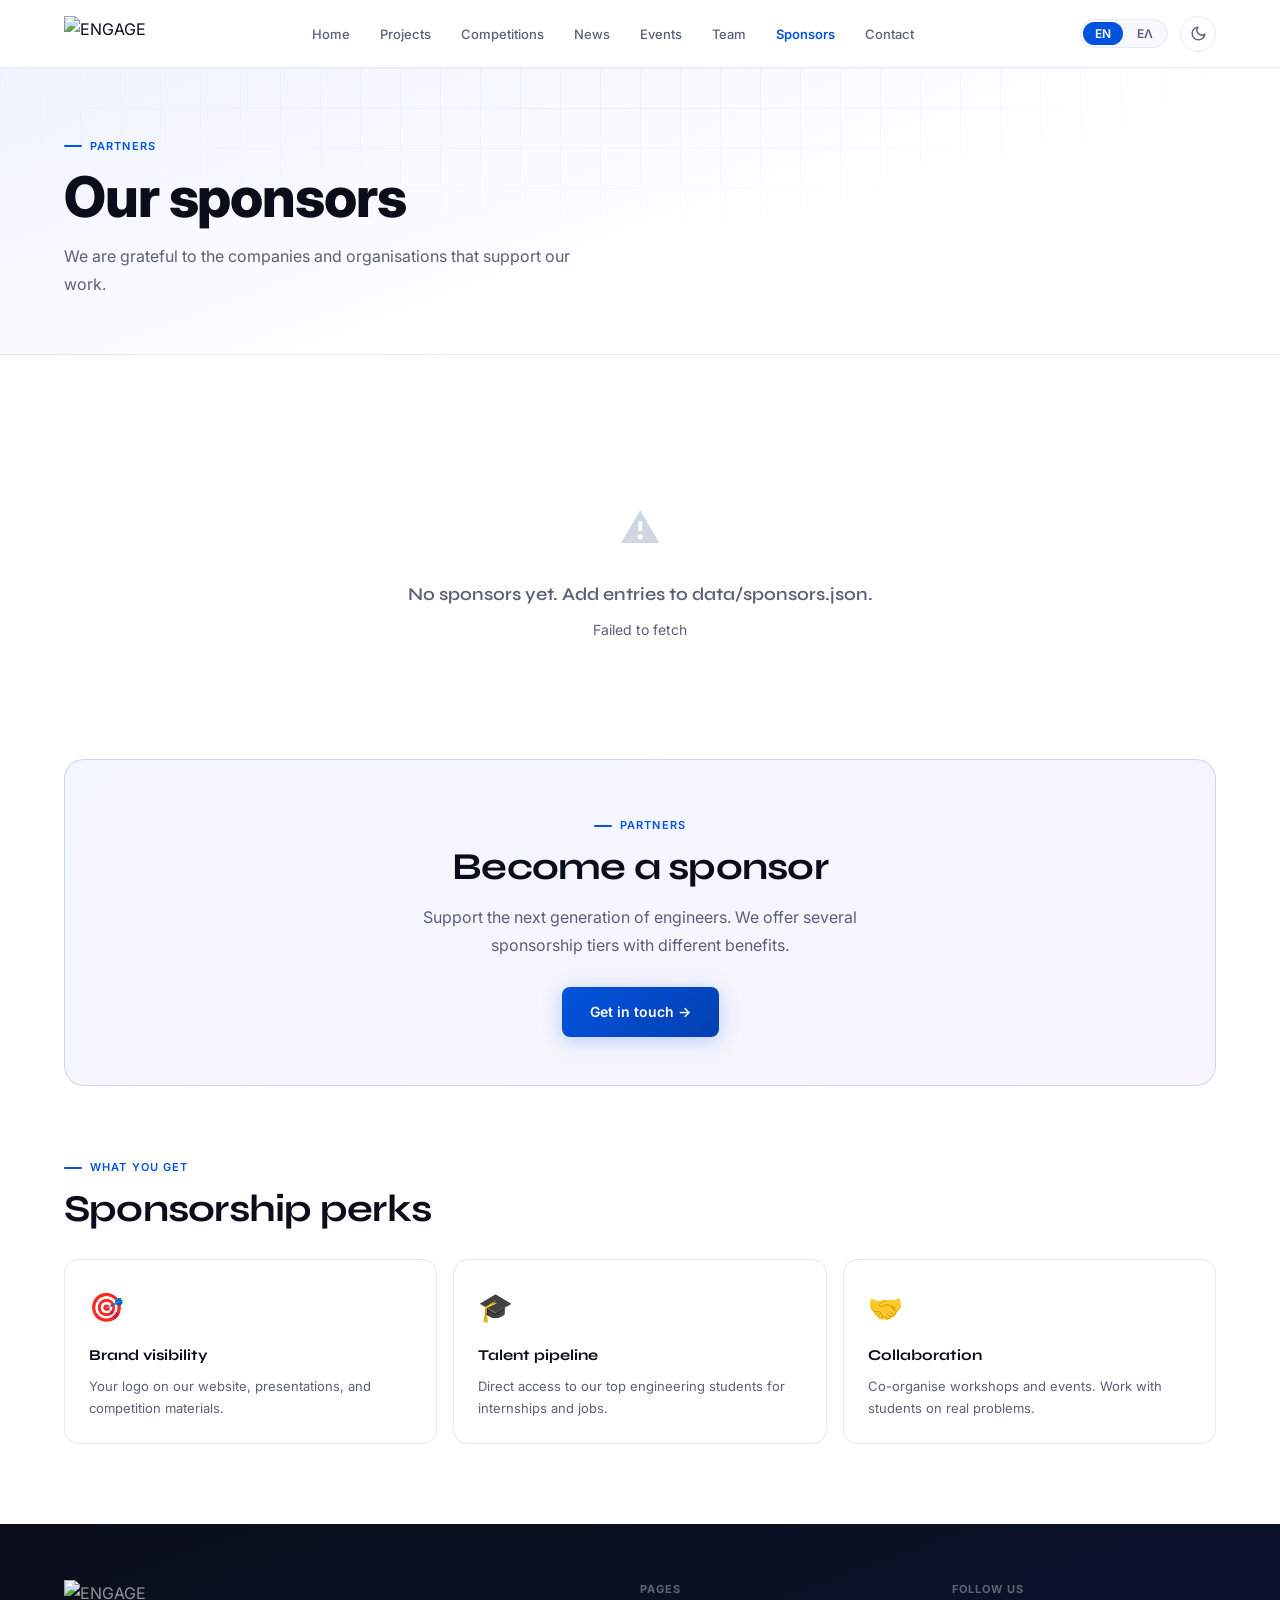
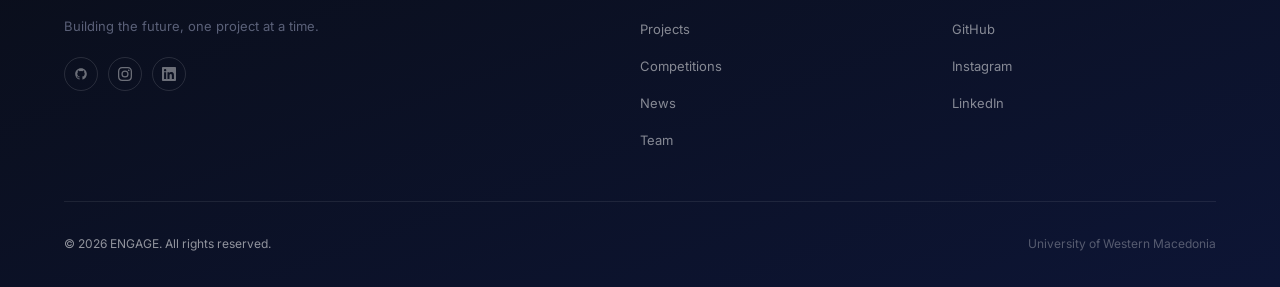
==== sponsors.html @ 32be32af "Add dark mode, new Support sponsor tier, and sponsor logo fixes Site-wide dark mode toggle with OS-a" ====
<!DOCTYPE html>
<html lang="en">
<head>
  <meta charset="UTF-8">
  <meta name="viewport" content="width=device-width, initial-scale=1.0">
  <meta name="description" content="ENGAGE Sponsors | Our partners and how to become one.">
  <title>Sponsors | ENGAGE</title>
  <link rel="icon" type="image/svg+xml" href="img/favicon.svg">
  <script>
    (function () {
      try {
        var t = localStorage.getItem('theme');
        if (t === 'dark' || t === 'light') document.documentElement.setAttribute('data-theme', t);
      } catch (e) {}
    })();
  </script>
  <link rel="stylesheet" href="css/style.css">
  <style>
    .tier-section { margin-bottom: 52px; }
    .tier-badge {
      display: inline-flex; align-items: center; gap: 7px;
      font-size: 12px; font-weight: 700; letter-spacing: 0.06em;
      text-transform: uppercase; padding: 5px 14px;
      border-radius: 20px; margin-bottom: 20px;
    }
    .tier-gold    { background: rgba(251,191,36,0.15); color: #b45309; }
    .tier-silver  { background: rgba(148,163,184,0.15); color: #475569; }
    .tier-support { background: var(--accent-dim);      color: var(--accent-dark); }
    .tier-bronze  { background: rgba(180,83,9,0.10);   color: #92400e; }
    .tier-dot { width: 8px; height: 8px; border-radius: 50%; flex-shrink: 0; }
    .tier-gold    .tier-dot { background: #f59e0b; }
    .tier-silver  .tier-dot { background: #94a3b8; }
    .tier-support .tier-dot { background: var(--accent); }
    .tier-bronze  .tier-dot { background: #b45309; }
    :root[data-theme="dark"] .tier-gold   { color: #fbbf24; }
    :root[data-theme="dark"] .tier-silver { color: #cbd5e1; }
    :root[data-theme="dark"] .tier-bronze { color: #fb923c; }
    @media (prefers-color-scheme: dark) {
      :root:not([data-theme="light"]) .tier-gold   { color: #fbbf24; }
      :root:not([data-theme="light"]) .tier-silver { color: #cbd5e1; }
      :root:not([data-theme="light"]) .tier-bronze { color: #fb923c; }
    }
    .cta-box {
      background: linear-gradient(135deg, rgba(3,83,223,0.05), rgba(99,51,255,0.05));
      border: 1.5px solid rgba(3,83,223,0.18);
      border-radius: 20px;
      padding: 48px 40px;
      text-align: center;
      margin-top: 56px;
    }
    .cta-box h2 { margin-bottom: 14px; }
    .cta-box p  { max-width: 480px; margin: 0 auto 28px; }
    .perks-grid {
      display: grid;
      grid-template-columns: repeat(3, minmax(0,1fr));
      gap: 16px;
      margin-top: 28px;
    }
    .perk-card {
      background: var(--bg);
      border: 1px solid var(--border-solid);
      border-radius: var(--radius);
      padding: 24px;
    }
    .perk-icon  { font-size: 28px; margin-bottom: 12px; }
    .perk-title { font-family: var(--font-display); font-size: 15px; font-weight: 700; color: var(--text); margin-bottom: 6px; }
    .perk-desc  { font-size: 13px; color: var(--text-muted); }
    .sponsor-card { display: flex; align-items: center; justify-content: center; text-decoration: none; }
    @media (max-width: 640px) {
      .perks-grid { grid-template-columns: 1fr; }
      .cta-box    { padding: 32px 20px; }
    }
  </style>
</head>
<body>

  <nav class="nav">
    <div class="container nav-inner">
      <a href="index.html" class="nav-logo"><img src="img/logo.png" alt="ENGAGE" class="nav-logo-img nav-logo-light"><img src="img/logo_white.png" alt="ENGAGE" class="nav-logo-img nav-logo-dark"></a>
      <ul class="nav-links">
        <li><a href="index.html"        class="nav-link" data-i18n="nav_home">Home</a></li>
        <li><a href="projects.html"     class="nav-link" data-i18n="nav_projects">Projects</a></li>
        <li><a href="competitions.html" class="nav-link" data-i18n="nav_competitions">Competitions</a></li>
        <li><a href="news.html"         class="nav-link" data-i18n="nav_news">News</a></li>
        <li><a href="events.html"        class="nav-link" data-i18n="nav_events">Events</a></li>
        <li><a href="team.html"         class="nav-link" data-i18n="nav_team">Team</a></li>
        <li><a href="sponsors.html"     class="nav-link" data-i18n="nav_sponsors">Sponsors</a></li>
        <li><a href="contact.html"      class="nav-link" data-i18n="nav_contact">Contact</a></li>
      </ul>
      <div class="nav-right">
        <div class="lang-toggle">
          <button class="lang-btn active" data-lang="en">EN</button>
          <button class="lang-btn" data-lang="el">ΕΛ</button>
        </div>
        <button class="theme-toggle" id="theme-toggle" aria-label="Toggle dark mode">
          <svg class="icon-sun" viewBox="0 0 24 24" stroke-width="2" stroke-linecap="round" stroke-linejoin="round"><circle cx="12" cy="12" r="4"></circle><path d="M12 2v2M12 20v2M4.93 4.93l1.41 1.41M17.66 17.66l1.41 1.41M2 12h2M20 12h2M6.34 17.66l-1.41 1.41M19.07 4.93l-1.41 1.41"></path></svg>
          <svg class="icon-moon" viewBox="0 0 24 24" stroke-width="2" stroke-linecap="round" stroke-linejoin="round"><path d="M21 12.79A9 9 0 1 1 11.21 3 7 7 0 0 0 21 12.79z"></path></svg>
        </button>
        <button class="hamburger" id="hamburger" aria-label="Open menu" aria-expanded="false">
          <span class="ham-line"></span><span class="ham-line"></span><span class="ham-line"></span>
        </button>
      </div>
    </div>
  </nav>

  <div class="mobile-drawer" id="mobile-drawer">
    <ul class="mobile-links">
      <li><a href="index.html"        class="mobile-link" data-i18n="nav_home">Home</a></li>
      <li><a href="projects.html"     class="mobile-link" data-i18n="nav_projects">Projects</a></li>
      <li><a href="competitions.html" class="mobile-link" data-i18n="nav_competitions">Competitions</a></li>
      <li><a href="news.html"         class="mobile-link" data-i18n="nav_news">News</a></li>
      <li><a href="events.html"        class="mobile-link" data-i18n="nav_events">Events</a></li>
      <li><a href="team.html"         class="mobile-link" data-i18n="nav_team">Team</a></li>
      <li><a href="sponsors.html"     class="mobile-link" data-i18n="nav_sponsors">Sponsors</a></li>
      <li><a href="contact.html"      class="mobile-link" data-i18n="nav_contact">Contact</a></li>
    </ul>
    <div class="mobile-footer">
      <div class="lang-toggle">
        <button class="lang-btn active" data-lang="en">EN</button>
        <button class="lang-btn" data-lang="el">ΕΛ</button>
      </div>
    </div>
  </div>

  <div class="page-hero">
    <div class="container page-hero-content">
      <div class="sec-label" data-i18n="sec_spon_label">Partners</div>
      <h1 data-i18n="spon_page_title">Our sponsors</h1>
      <p style="margin-top:12px;max-width:520px;" data-i18n="spon_page_sub">We are grateful to the companies and organisations that support our work.</p>
    </div>
  </div>

  <section class="section">
    <div class="container">

      <div id="sponsors-container"></div>

      <div class="cta-box reveal">
        <div class="sec-label" style="justify-content:center;" data-i18n="sec_spon_label">Partners</div>
        <h2 data-i18n="spon_cta_title">Become a sponsor</h2>
        <p data-i18n="spon_cta_sub">Support the next generation of engineers. We offer several sponsorship tiers with different benefits.</p>
        <a href="contact.html#sponsor" class="btn btn-primary" data-i18n="spon_cta_btn">Get in touch →</a>
      </div>

      <div class="reveal" style="margin-top:64px;">
        <div class="sec-label" data-i18n="spon_perks_label">What you get</div>
        <h2 style="margin-bottom:0;" data-i18n="spon_perks_title">Sponsorship perks</h2>
        <div class="perks-grid">
          <div class="perk-card">
            <div class="perk-icon">🎯</div>
            <div class="perk-title" data-i18n="spon_perk_vis_title">Brand visibility</div>
            <div class="perk-desc"  data-i18n="spon_perk_vis_desc">Your logo on our website, presentations, and competition materials.</div>
          </div>
          <div class="perk-card">
            <div class="perk-icon">🎓</div>
            <div class="perk-title" data-i18n="spon_perk_tal_title">Talent pipeline</div>
            <div class="perk-desc"  data-i18n="spon_perk_tal_desc">Direct access to our top engineering students for internships and jobs.</div>
          </div>
          <div class="perk-card">
            <div class="perk-icon">🤝</div>
            <div class="perk-title" data-i18n="spon_perk_col_title">Collaboration</div>
            <div class="perk-desc"  data-i18n="spon_perk_col_desc">Co-organise workshops and events. Work with students on real problems.</div>
          </div>
        </div>
      </div>

    </div>
  </section>

  <footer class="footer">
    <div class="container">
      <div class="footer-grid">
        <div>
          <img src="img/logo_white.png" alt="ENGAGE" class="nav-logo-img">
          <p class="footer-brand-desc" data-i18n="footer_tagline">Building the future, one project at a time.</p>
          <div class="footer-social" style="margin-top:20px;">
            <a href="https://github.com/ENGAGE-Electronics-Team-UOWM" class="footer-social-link" aria-label="GitHub"><svg width="16" height="16" viewBox="0 0 24 24" fill="currentColor" xmlns="http://www.w3.org/2000/svg"><path d="M12 2C6.477 2 2 6.477 2 12c0 4.42 2.865 8.166 6.839 9.489.5.092.682-.217.682-.482 0-.237-.008-.866-.013-1.7-2.782.603-3.369-1.342-3.369-1.342-.454-1.155-1.11-1.462-1.11-1.462-.908-.62.069-.608.069-.608 1.003.07 1.531 1.03 1.531 1.03.892 1.529 2.341 1.087 2.91.832.092-.647.35-1.088.636-1.338-2.22-.253-4.555-1.11-4.555-4.943 0-1.091.39-1.984 1.029-2.683-.103-.253-.446-1.27.098-2.647 0 0 .84-.269 2.75 1.025A9.578 9.578 0 0 1 12 6.836a9.59 9.59 0 0 1 2.504.337c1.909-1.294 2.747-1.025 2.747-1.025.546 1.377.202 2.394.1 2.647.64.699 1.028 1.592 1.028 2.683 0 3.842-2.339 4.687-4.566 4.935.359.309.678.919.678 1.852 0 1.336-.012 2.415-.012 2.743 0 .267.18.578.688.48C19.138 20.163 22 16.418 22 12c0-5.523-4.477-10-10-10z"/></svg></a>
            <a href="https://www.instagram.com/engageuowm" class="footer-social-link" aria-label="Instagram"><svg width="16" height="16" viewBox="0 0 24 24" fill="currentColor" xmlns="http://www.w3.org/2000/svg"><path d="M12 2.163c3.204 0 3.584.012 4.85.07 3.252.148 4.771 1.691 4.919 4.919.058 1.265.069 1.645.069 4.849 0 3.205-.012 3.584-.069 4.849-.149 3.225-1.664 4.771-4.919 4.919-1.266.058-1.644.07-4.85.07-3.204 0-3.584-.012-4.849-.07-3.26-.149-4.771-1.699-4.919-4.92-.058-1.265-.07-1.644-.07-4.849 0-3.204.013-3.583.07-4.849.149-3.227 1.664-4.771 4.919-4.919 1.266-.057 1.645-.069 4.849-.069zM12 0C8.741 0 8.333.014 7.053.072 2.695.272.273 2.69.073 7.052.014 8.333 0 8.741 0 12c0 3.259.014 3.668.072 4.948.2 4.358 2.618 6.78 6.98 6.98C8.333 23.986 8.741 24 12 24c3.259 0 3.668-.014 4.948-.072 4.354-.2 6.782-2.618 6.979-6.98.059-1.28.073-1.689.073-4.948 0-3.259-.014-3.667-.072-4.947-.196-4.354-2.617-6.78-6.979-6.98C15.668.014 15.259 0 12 0zm0 5.838a6.162 6.162 0 1 0 0 12.324 6.162 6.162 0 0 0 0-12.324zM12 16a4 4 0 1 1 0-8 4 4 0 0 1 0 8zm6.406-11.845a1.44 1.44 0 1 0 0 2.881 1.44 1.44 0 0 0 0-2.881z"/></svg></a>
            <a href="#" class="footer-social-link" aria-label="LinkedIn"><svg width="16" height="16" viewBox="0 0 24 24" fill="currentColor" xmlns="http://www.w3.org/2000/svg"><path d="M20.447 20.452h-3.554v-5.569c0-1.328-.027-3.037-1.852-3.037-1.853 0-2.136 1.445-2.136 2.939v5.667H9.351V9h3.414v1.561h.046c.477-.9 1.637-1.85 3.37-1.85 3.601 0 4.267 2.37 4.267 5.455v6.286zM5.337 7.433a2.062 2.062 0 0 1-2.063-2.065 2.064 2.064 0 1 1 2.063 2.065zm1.782 13.019H3.555V9h3.564v11.452zM22.225 0H1.771C.792 0 0 .774 0 1.729v20.542C0 23.227.792 24 1.771 24h20.451C23.2 24 24 23.227 24 22.271V1.729C24 .774 23.2 0 22.222 0h.003z"/></svg></a>
          </div>
        </div>
        <div>
          <div class="footer-col-title" data-i18n="footer_links_title">Pages</div>
          <ul class="footer-links">
            <li><a href="projects.html"     class="footer-link" data-i18n="nav_projects">Projects</a></li>
            <li><a href="competitions.html" class="footer-link" data-i18n="nav_competitions">Competitions</a></li>
            <li><a href="news.html"         class="footer-link" data-i18n="nav_news">News</a></li>
            <li><a href="team.html"         class="footer-link" data-i18n="nav_team">Team</a></li>
          </ul>
        </div>
        <div>
          <div class="footer-col-title" data-i18n="footer_social_title">Follow us</div>
          <ul class="footer-links">
            <li><a href="https://github.com/ENGAGE-Electronics-Team-UOWM" class="footer-link" target="_blank">GitHub</a></li>
            <li><a href="https://www.instagram.com/engageuowm" class="footer-link" target="_blank">Instagram</a></li>
            <li><a href="#" class="footer-link" target="_blank">LinkedIn</a></li>
          </ul>
        </div>
      </div>
      <div class="footer-bottom">
        <span data-i18n="footer_copy">© 2026 ENGAGE. All rights reserved.</span>
        <span class="footer-bottom-right">University of Western Macedonia</span>
      </div>
    </div>
  </footer>

  <script src="js/lang.js"></script>
  <script src="js/github.js"></script>
  <script src="js/content.js"></script>
  <script src="js/nav.js"></script>
  <script>
    document.addEventListener('DOMContentLoaded', () => renderSponsorsPage('sponsors-container'));
    function onLangChange() { renderSponsorsPage('sponsors-container'); }
  </script>
</body>
</html>
---- css/style.css ----
@import url('https://fonts.googleapis.com/css2?family=Syne:wght@400;500;600;700;800&family=Inter:ital,wght@0,300;0,400;0,500;0,600;1,400&family=Noto+Sans:ital,wght@0,300;0,400;0,500;0,600;0,700;1,400&display=swap');

/* ── Variables ─────────────────────────────────────────────── */
:root {
  --accent:       #0353df;
  --accent-dark:  #0240b0;
  --accent-dim:   rgba(3, 83, 223, 0.10);
  --accent-glow:  rgba(3, 83, 223, 0.25);
  --purple:       #6333ff;
  --text:         #0a0e1a;
  --text-muted:   #5a6078;
  --text-faint:   #9099b2;
  --bg:           #ffffff;
  --bg-soft:      #f7f8fc;
  --bg-blue:      #f0f5ff;
  --border:       rgba(3, 83, 223, 0.10);
  --border-solid: #e4e9f5;
  --radius-sm:    8px;
  --radius:       14px;
  --radius-lg:    20px;
  --nav-h:        68px;
  --max-w:        1200px;
  --font-display: 'Syne', sans-serif;
  --font-body:    'Inter', 'Noto Sans', sans-serif;
  --shadow-sm:    0 2px 12px rgba(3,83,223,0.08);
  --shadow:       0 8px 32px rgba(3,83,223,0.12);
  --shadow-lg:    0 20px 60px rgba(3,83,223,0.18);
  --transition:   0.22s cubic-bezier(0.4,0,0.2,1);

  --hero-tint-a:     #eef3ff;
  --hero-tint-b:     #f5f0ff;
  --page-hero-tint:  #eef3ff;
  --skeleton-a:      #f0f0f0;
  --skeleton-b:      #e8e8e8;
  --badge-gray-bg:   #f1f5f9;
  --badge-gray-text: #64748b;
  --success-text:    #15803d;
  --error-text:      #dc2626;
  --nav-bg:          rgba(255,255,255,0.88);
  --drawer-bg:       rgba(255,255,255,0.97);
  --glass-bg:        rgba(255,255,255,0.85);
  --tier-gold-bg:      #fef3c7; --tier-gold-border:    #fcd34d;
  --tier-silver-bg:    #eef1f6; --tier-silver-border:  #cbd5e1;
  --tier-support-bg:   #dbeafe; --tier-support-border: #93c5fd;
  --tier-bronze-bg:    #ffe4c7; --tier-bronze-border:  #fbb976;
  color-scheme: light;
}

/* ── Dark theme ────────────────────────────────────────────── */
@media (prefers-color-scheme: dark) {
  :root:not([data-theme="light"]) { --accent: #4c8dff; --accent-dark: #7fb0ff; --accent-dim: rgba(76,141,255,0.15); --accent-glow: rgba(76,141,255,0.30); --purple: #a48bff; --text: #eef1fa; --text-muted: #a6acc4; --text-faint: #6d7390; --bg: #0a0e1a; --bg-soft: #121729; --bg-blue: #101a33; --border: rgba(255,255,255,0.08); --border-solid: #242b45; --shadow-sm: 0 2px 12px rgba(0,0,0,0.35); --shadow: 0 8px 32px rgba(0,0,0,0.45); --shadow-lg: 0 20px 60px rgba(0,0,0,0.55); --hero-tint-a: rgba(76,141,255,0.08); --hero-tint-b: rgba(164,139,255,0.08); --page-hero-tint: rgba(76,141,255,0.10); --skeleton-a: #1a2036; --skeleton-b: #222a47; --badge-gray-bg: rgba(255,255,255,0.06); --badge-gray-text: #a6acc4; --success-text: #4ade80; --error-text: #f87171; --nav-bg: rgba(10,14,26,0.85); --drawer-bg: rgba(10,14,26,0.97); --glass-bg: rgba(18,23,41,0.85); --tier-gold-bg: #3d2f0f; --tier-gold-border: #6b501a; --tier-silver-bg: #232a3d; --tier-silver-border: #3f4a63; --tier-support-bg: #142440; --tier-support-border: #2c4d82; --tier-bronze-bg: #3a2210; --tier-bronze-border: #6b3d17; color-scheme: dark; }
}
:root[data-theme="dark"] { --accent: #4c8dff; --accent-dark: #7fb0ff; --accent-dim: rgba(76,141,255,0.15); --accent-glow: rgba(76,141,255,0.30); --purple: #a48bff; --text: #eef1fa; --text-muted: #a6acc4; --text-faint: #6d7390; --bg: #0a0e1a; --bg-soft: #121729; --bg-blue: #101a33; --border: rgba(255,255,255,0.08); --border-solid: #242b45; --shadow-sm: 0 2px 12px rgba(0,0,0,0.35); --shadow: 0 8px 32px rgba(0,0,0,0.45); --shadow-lg: 0 20px 60px rgba(0,0,0,0.55); --hero-tint-a: rgba(76,141,255,0.08); --hero-tint-b: rgba(164,139,255,0.08); --page-hero-tint: rgba(76,141,255,0.10); --skeleton-a: #1a2036; --skeleton-b: #222a47; --badge-gray-bg: rgba(255,255,255,0.06); --badge-gray-text: #a6acc4; --success-text: #4ade80; --error-text: #f87171; --nav-bg: rgba(10,14,26,0.85); --drawer-bg: rgba(10,14,26,0.97); --glass-bg: rgba(18,23,41,0.85); --tier-gold-bg: #3d2f0f; --tier-gold-border: #6b501a; --tier-silver-bg: #232a3d; --tier-silver-border: #3f4a63; --tier-support-bg: #142440; --tier-support-border: #2c4d82; --tier-bronze-bg: #3a2210; --tier-bronze-border: #6b3d17; color-scheme: dark; }

/* ── Reset ─────────────────────────────────────────────────── */
*, *::before, *::after { box-sizing: border-box; margin: 0; padding: 0; }
html { scroll-behavior: smooth; -webkit-text-size-adjust: 100%; }
body {
  font-family: var(--font-body);
  font-size: 16px;
  line-height: 1.7;
  color: var(--text);
  background: var(--bg);
  overflow-x: hidden;
}
img { max-width: 100%; display: block; }
a { color: inherit; text-decoration: none; }
button { cursor: pointer; font-family: var(--font-body); border: none; background: none; }
ul { list-style: none; }

/* ── Typography ────────────────────────────────────────────── */
h1{
  line-height: 1.15;
  letter-spacing: -0.02em;
  color: var(--text);
}
h2, h3, h4, h5 {
  font-family: var(--font-display);
  line-height: 1.15;
  letter-spacing: -0.02em;
  color: var(--text);
}
h1 { font-size: clamp(32px, 5vw, 56px); font-weight: 800; }
h2 { font-size: clamp(24px, 3.5vw, 38px); font-weight: 700; }
h3 { font-size: clamp(18px, 2.5vw, 22px); font-weight: 600; }
h4 { font-size: 16px; font-weight: 600; }
p  { color: var(--text-muted); line-height: 1.75; }

/* ── Layout helpers ────────────────────────────────────────── */
.container {
  width: 100%;
  max-width: var(--max-w);
  margin: 0 auto;
  padding: 0 24px;
}
.section { padding: 80px 0; }
.section-sm { padding: 56px 0; }
@media (max-width: 768px) {
  .section { padding: 56px 0; }
  .section-sm { padding: 40px 0; }
}

/* ── Section headers ───────────────────────────────────────── */
.sec-label {
  display: inline-flex;
  align-items: center;
  gap: 8px;
  font-family: var(--font-body);
  font-size: 11px;
  font-weight: 600;
  letter-spacing: 0.10em;
  text-transform: uppercase;
  color: var(--accent);
  margin-bottom: 10px;
}
.sec-label::before {
  content: '';
  width: 18px; height: 2px;
  background: var(--accent);
  border-radius: 2px;
  flex-shrink: 0;
}
.sec-header {
  display: flex;
  justify-content: space-between;
  align-items: flex-end;
  margin-bottom: 36px;
  gap: 16px;
}
.sec-link {
  font-size: 13px;
  font-weight: 600;
  color: var(--accent);
  white-space: nowrap;
  transition: opacity var(--transition);
}
.sec-link:hover { opacity: 0.7; }

/* ── Buttons ───────────────────────────────────────────────── */
.btn {
  display: inline-flex;
  align-items: center;
  gap: 8px;
  padding: 13px 28px;
  border-radius: var(--radius-sm);
  font-family: var(--font-body);
  font-size: 14px;
  font-weight: 600;
  transition: all var(--transition);
  white-space: nowrap;
}
.btn-primary {
  background: linear-gradient(135deg, var(--accent), var(--accent-dark));
  color: #fff;
  box-shadow: 0 4px 20px var(--accent-glow);
}
.btn-primary:hover {
  transform: translateY(-2px);
  box-shadow: 0 8px 32px var(--accent-glow);
}
.btn-secondary {
  background: var(--bg);
  color: var(--text);
  border: 1px solid var(--border-solid);
}
.btn-secondary:hover {
  background: var(--bg-soft);
  border-color: var(--accent);
  color: var(--accent);
}
.btn-outline {
  background: transparent;
  color: var(--accent);
  border: 1.5px solid var(--accent);
}
.btn-outline:hover {
  background: var(--accent);
  color: #fff;
}

/* ── Badges / Tags ─────────────────────────────────────────── */
.badge {
  display: inline-flex;
  align-items: center;
  gap: 5px;
  font-size: 11px;
  font-weight: 600;
  padding: 4px 12px;
  border-radius: 20px;
}
.badge-blue     { background: rgba(3,83,223,0.10); color: var(--accent); }
.badge-green    { background: rgba(22,163,74,0.10); color: #16a34a; }
.badge-gray     { background: var(--badge-gray-bg); color: var(--badge-gray-text); }
.badge-purple   { background: rgba(99,51,255,0.10); color: var(--purple); }
.tag {
  display: inline-block;
  font-size: 11px;
  font-weight: 500;
  padding: 3px 10px;
  border-radius: 20px;
  background: rgba(3,83,223,0.08);
  color: var(--accent-dark);
}

/* ── GitHub source chip ────────────────────────────────────── */
.gh-chip {
  display: inline-flex;
  align-items: center;
  gap: 6px;
  background: var(--bg-soft);
  border: 1px solid var(--border-solid);
  border-radius: 20px;
  padding: 3px 10px;
  font-size: 11px;
  color: var(--text-faint);
  margin-bottom: 8px;
}
.gh-dot {
  width: 6px; height: 6px;
  border-radius: 50%;
  background: #3fb950;
  flex-shrink: 0;
}

/* ── Cards ─────────────────────────────────────────────────── */
.card {
  background: var(--bg);
  border: 1px solid var(--border-solid);
  border-radius: var(--radius);
  padding: 24px;
  transition: transform var(--transition), box-shadow var(--transition), border-color var(--transition);
}
.card:hover {
  transform: translateY(-4px);
  box-shadow: var(--shadow);
  border-color: rgba(3,83,223,0.2);
}
.card-accent-top {
  position: relative;
  overflow: hidden;
}
.card-accent-top::before {
  content: '';
  position: absolute;
  top: 0; left: 0; right: 0;
  height: 3px;
  background: linear-gradient(90deg, var(--accent), var(--purple));
}

/* ── Nav ───────────────────────────────────────────────────── */
.nav {
  position: sticky;
  top: 0;
  z-index: 1000;
  height: var(--nav-h);
  background: var(--nav-bg);
  backdrop-filter: blur(16px);
  -webkit-backdrop-filter: blur(16px);
  border-bottom: 1px solid var(--border);
}
.nav-inner {
  display: flex;
  align-items: center;
  justify-content: space-between;
  height: 100%;
}
.nav-logo {
  display: flex;
  align-items: center;
  gap: 10px;
  text-decoration: none;
}
.nav-logo-img {
  height: 36px;
  width: auto;
}
.nav-logo-img.nav-logo-dark { display: none; }
:root[data-theme="dark"] .nav .nav-logo-img.nav-logo-light { display: none; }
:root[data-theme="dark"] .nav .nav-logo-img.nav-logo-dark { display: block; }
@media (prefers-color-scheme: dark) {
  :root:not([data-theme="light"]) .nav .nav-logo-img.nav-logo-light { display: none; }
  :root:not([data-theme="light"]) .nav .nav-logo-img.nav-logo-dark { display: block; }
}
.nav-logo-text {
  font-family: var(--font-display);
  font-size: 18px;
  font-weight: 800;
  color: var(--text);
  letter-spacing: -0.03em;
}
.nav-links {
  display: flex;
  align-items: center;
  gap: 6px;
}
.nav-link {
  font-size: 13px;
  font-weight: 500;
  color: var(--text-muted);
  padding: 6px 12px;
  border-radius: var(--radius-sm);
  transition: all var(--transition);
}
.nav-link:hover { color: var(--accent); background: var(--accent-dim); }
.nav-link.active { color: var(--accent); font-weight: 600; }
.nav-right {
  display: flex;
  align-items: center;
  gap: 12px;
}

/* Language toggle */
.lang-toggle {
  display: flex;
  align-items: center;
  background: var(--bg-soft);
  border: 1px solid var(--border-solid);
  border-radius: 20px;
  overflow: hidden;
  padding: 2px;
  gap: 2px;
}
.lang-btn {
  padding: 4px 12px;
  font-size: 12px;
  font-weight: 600;
  border-radius: 16px;
  color: var(--text-muted);
  transition: all var(--transition);
}
.lang-btn.active { background: var(--accent); color: #fff; }

/* Theme toggle */
.theme-toggle {
  display: flex;
  align-items: center;
  justify-content: center;
  width: 36px; height: 36px;
  border-radius: 50%;
  border: 1px solid var(--border-solid);
  background: var(--bg);
  color: var(--text-muted);
  transition: all var(--transition);
  flex-shrink: 0;
}
.theme-toggle:hover { border-color: var(--accent); color: var(--accent); }
.theme-toggle svg { width: 17px; height: 17px; stroke: currentColor; fill: none; }
.theme-toggle .icon-sun { display: none; }
.theme-toggle .icon-moon { display: block; }
:root[data-theme="dark"] .theme-toggle .icon-sun { display: block; }
:root[data-theme="dark"] .theme-toggle .icon-moon { display: none; }
@media (prefers-color-scheme: dark) {
  :root:not([data-theme="light"]) .theme-toggle .icon-sun { display: block; }
  :root:not([data-theme="light"]) .theme-toggle .icon-moon { display: none; }
}

/* Hamburger */
.hamburger {
  display: none;
  flex-direction: column;
  justify-content: center;
  align-items: center;
  width: 40px; height: 40px;
  border-radius: var(--radius-sm);
  border: 1px solid var(--border-solid);
  background: var(--bg);
  gap: 5px;
  transition: all var(--transition);
  z-index: 1100;
}
.hamburger:hover { border-color: var(--accent); }
.ham-line {
  width: 18px; height: 1.5px;
  background: var(--text);
  border-radius: 2px;
  transition: all var(--transition);
  transform-origin: center;
}
.hamburger.open .ham-line:nth-child(1) { transform: translateY(6.5px) rotate(45deg); }
.hamburger.open .ham-line:nth-child(2) { opacity: 0; transform: scaleX(0); }
.hamburger.open .ham-line:nth-child(3) { transform: translateY(-6.5px) rotate(-45deg); }

/* Mobile drawer */
.mobile-drawer {
  display: none;
  position: fixed;
  top: var(--nav-h);
  left: 0; right: 0;
  background: var(--drawer-bg);
  backdrop-filter: blur(20px);
  -webkit-backdrop-filter: blur(20px);
  border-bottom: 1px solid var(--border-solid);
  z-index: 999;
  padding: 20px 24px 28px;
  transform: translateY(-8px);
  opacity: 0;
  transition: opacity 0.22s ease, transform 0.22s ease;
  pointer-events: none;
}
.mobile-drawer.open {
  opacity: 1;
  transform: translateY(0);
  pointer-events: all;
}
.mobile-drawer .mobile-links {
  display: flex;
  flex-direction: column;
  gap: 0;
  margin-bottom: 20px;
}
.mobile-drawer .mobile-link {
  font-size: 16px;
  font-weight: 500;
  color: var(--text-muted);
  padding: 11px 12px;
  border-radius: var(--radius-sm);
  transition: all var(--transition);
  display: block;
}
.mobile-drawer .mobile-link:hover,
.mobile-drawer .mobile-link.active {
  color: var(--accent);
  background: var(--accent-dim);
}
.mobile-drawer .mobile-footer {
  border-top: 1px solid var(--border-solid);
  padding-top: 16px;
  display: flex;
  align-items: center;
  justify-content: space-between;
}

/* ── Hero ──────────────────────────────────────────────────── */
.hero {
  position: relative;
  overflow: hidden;
  background: linear-gradient(160deg, var(--hero-tint-a) 0%, var(--bg) 45%, var(--hero-tint-b) 100%);
  padding: 100px 0 90px;
}
.hero-bg-grid {
  position: absolute; inset: 0;
  background-image:
    linear-gradient(rgba(3,83,223,0.055) 1px, transparent 1px),
    linear-gradient(90deg, rgba(3,83,223,0.055) 1px, transparent 1px);
  background-size: 44px 44px;
  mask-image: radial-gradient(ellipse 85% 85% at 50% 0%, black 20%, transparent 75%);
  -webkit-mask-image: radial-gradient(ellipse 85% 85% at 50% 0%, black 20%, transparent 75%);
  pointer-events: none;
}
.hero-orb {
  position: absolute;
  border-radius: 50%;
  pointer-events: none;
  filter: blur(1px);
}
.hero-orb-1 {
  top: -120px; right: -80px;
  width: 500px; height: 500px;
  background: radial-gradient(circle, rgba(3,83,223,0.13) 0%, transparent 65%);
}
.hero-orb-2 {
  bottom: -80px; left: 5%;
  width: 360px; height: 360px;
  background: radial-gradient(circle, rgba(99,51,255,0.09) 0%, transparent 65%);
}
.hero-content { position: relative; z-index: 1; }
.hero-badge {
  display: inline-flex;
  align-items: center;
  gap: 8px;
  background: rgba(3,83,223,0.07);
  border: 1px solid rgba(3,83,223,0.18);
  border-radius: 20px;
  padding: 6px 14px;
  font-size: 12px;
  font-weight: 600;
  color: var(--accent);
  margin-bottom: 26px;
}
.pulse-dot {
  width: 7px; height: 7px;
  border-radius: 50%;
  background: var(--accent);
  animation: pulse 2s ease infinite;
}
@keyframes pulse {
  0%, 100% { opacity: 1; transform: scale(1); }
  50% { opacity: 0.4; transform: scale(0.75); }
}
.hero-title { margin-bottom: 20px; max-width: 680px; }
.hero-title .titleText {
  color: var(--accent);
}
h1.hero-title .titleText {
  color: var(--accent);
}
.hero-sub {
  font-size: 17px;
  max-width: 520px;
  margin-bottom: 36px;
  line-height: 1.75;
}
.hero-btns {
  display: flex;
  gap: 12px;
  flex-wrap: wrap;
  margin-bottom: 0;
}
.hero-stats {
  display: flex;
  gap: 0;
  border: 1px solid var(--border-solid);
  border-radius: var(--radius);
  background: var(--glass-bg);
  backdrop-filter: blur(10px);
  overflow: hidden;
  max-width: 560px;
}
.hero-stat {
  flex: 1;
  padding: 20px;
  text-align: center;
  border-right: 1px solid var(--border-solid);
}
.hero-stat:last-child { border-right: none; }
.hero-stat-n {
  font-family: var(--font-display);
  font-size: 26px;
  font-weight: 800;
  color: var(--accent);
  letter-spacing: -0.04em;
}
.hero-stat-l {
  font-size: 11px;
  font-weight: 500;
  color: var(--text-faint);
  margin-top: 2px;
}

/* ── News cards ────────────────────────────────────────────── */
.news-grid {
  display: grid;
  grid-template-columns: repeat(3, minmax(0,1fr));
  gap: 16px;
}
.news-card {
  display: flex;
  flex-direction: column;
}
.news-type {
  font-size: 10px;
  font-weight: 700;
  letter-spacing: 0.08em;
  text-transform: uppercase;
  color: var(--accent);
  margin-bottom: 10px;
}
.news-title {
  font-family: var(--font-display);
  font-size: 15px;
  font-weight: 600;
  color: var(--text);
  line-height: 1.4;
  margin-bottom: 12px;
  flex: 1;
}
.news-meta {
  font-size: 12px;
  color: var(--text-faint);
}
.news-body {
  font-size: 14px;
  color: var(--text-muted);
  line-height: 1.65;
  margin-top: 12px;
}

/* ── Project cards ─────────────────────────────────────────── */
.proj-grid {
  display: grid;
  grid-template-columns: repeat(2, minmax(0,1fr));
  gap: 16px;
}
.proj-card { display: flex; gap: 18px; align-items: flex-start; }
.proj-icon {
  width: 46px; height: 46px;
  border-radius: 12px;
  flex-shrink: 0;
  background: linear-gradient(135deg, rgba(3,83,223,0.10), rgba(99,51,255,0.10));
  display: flex; align-items: center; justify-content: center;
  font-size: 22px;
}
.proj-name {
  font-family: var(--font-display);
  font-size: 15px;
  font-weight: 700;
  color: var(--text);
  margin-bottom: 6px;
}
.proj-desc {
  font-size: 13px;
  color: var(--text-muted);
  line-height: 1.6;
}
.proj-tags { display: flex; gap: 5px; flex-wrap: wrap; margin-top: 10px; }
.proj-status {
  display: flex;
  align-items: center;
  gap: 8px;
  margin-top: 10px;
  font-size: 12px;
  color: var(--text-faint);
}

/* ── Competition rows ──────────────────────────────────────── */
.comp-list { display: flex; flex-direction: column; gap: 8px; }
.comp-row {
  display: flex;
  align-items: center;
  justify-content: space-between;
  padding: 18px 22px;
  background: var(--bg);
  border: 1px solid var(--border-solid);
  border-radius: var(--radius-sm);
  gap: 16px;
  transition: transform var(--transition), border-color var(--transition), box-shadow var(--transition);
}
.comp-row:hover {
  transform: translateX(4px);
  border-color: rgba(3,83,223,0.2);
  box-shadow: var(--shadow-sm);
}
.comp-name {
  font-family: var(--font-display);
  font-size: 15px;
  font-weight: 600;
  color: var(--text);
}
.comp-sub {
  font-size: 12px;
  color: var(--text-faint);
  margin-top: 3px;
}

/* ── Sponsors ──────────────────────────────────────────────── */
.sponsor-tiers { display: flex; flex-direction: column; gap: 40px; }
.tier-title {
  font-size: 12px;
  font-weight: 600;
  letter-spacing: 0.08em;
  text-transform: uppercase;
  color: var(--text-faint);
  margin-bottom: 16px;
}
.sponsor-grid {
  display: flex;
  flex-wrap: wrap;
  gap: 12px;
}
.sponsor-card {
  display: flex;
  align-items: center;
  justify-content: center;
  border: 1px solid var(--border-solid);
  border-radius: var(--radius-sm);
  padding: 20px 28px;
  background: var(--bg);
  transition: all var(--transition);
  flex: 0 0 auto;
}
.sponsor-card:hover {
  border-color: var(--accent);
  box-shadow: var(--shadow-sm);
}
.sponsor-card.sponsor-tier-gold    { background: var(--tier-gold-bg);    border-color: var(--tier-gold-border); }
.sponsor-card.sponsor-tier-silver  { background: var(--tier-silver-bg);  border-color: var(--tier-silver-border); }
.sponsor-card.sponsor-tier-support { background: var(--tier-support-bg); border-color: var(--tier-support-border); }
.sponsor-card.sponsor-tier-bronze  { background: var(--tier-bronze-bg);  border-color: var(--tier-bronze-border); }
.sponsor-card img { max-height: 40px; width: auto; filter: grayscale(100%); opacity: 0.6; transition: all var(--transition); }
.sponsor-card:hover img { filter: none; opacity: 1; }
.sponsor-card-name { font-size: 15px; font-weight: 600; color: var(--text-muted); }
.sponsor-cta {
  border: 1.5px dashed rgba(3,83,223,0.28);
  background: linear-gradient(135deg, rgba(3,83,223,0.03), rgba(99,51,255,0.03));
  color: var(--accent);
  font-size: 13px;
  font-weight: 600;
}
.sponsor-cta:hover { background: var(--accent-dim); border-color: var(--accent); }

/* ── Team ──────────────────────────────────────────────────── */
.team-grid {
  display: grid;
  grid-template-columns: repeat(4, minmax(0,1fr));
  gap: 16px;
}
.team-card { text-align: center; padding: 28px 20px; }
.team-avatar {
  width: 64px; height: 64px;
  border-radius: 50%;
  margin: 0 auto 14px;
  overflow: hidden;
  background: linear-gradient(135deg, var(--accent), var(--purple));
  display: flex; align-items: center; justify-content: center;
  font-family: var(--font-display);
  font-size: 18px;
  font-weight: 700;
  color: #fff;
}
.team-avatar img { width: 100%; height: 100%; object-fit: cover; }
.team-name { font-family: var(--font-display); font-size: 15px; font-weight: 700; color: var(--text); }
.team-role { font-size: 12px; color: var(--text-faint); margin-top: 4px; }
.team-social { display: flex; justify-content: center; gap: 8px; margin-top: 10px; }
.team-social a {
  width: 28px; height: 28px;
  border-radius: 50%;
  border: 1px solid var(--border-solid);
  display: flex; align-items: center; justify-content: center;
  font-size: 12px;
  color: var(--text-faint);
  transition: all var(--transition);
}
.team-social a:hover { border-color: var(--accent); color: var(--accent); }

/* ── Contact / Forms ───────────────────────────────────────── */
.form-group { margin-bottom: 20px; }
.form-label {
  display: block;
  font-size: 13px;
  font-weight: 600;
  color: var(--text);
  margin-bottom: 7px;
}
.form-input,
.form-textarea,
.form-select {
  width: 100%;
  padding: 12px 16px;
  font-family: var(--font-body);
  font-size: 14px;
  color: var(--text);
  background: var(--bg);
  border: 1px solid var(--border-solid);
  border-radius: var(--radius-sm);
  transition: border-color var(--transition), box-shadow var(--transition);
  appearance: none;
  outline: none;
}
.form-input:focus,
.form-textarea:focus,
.form-select:focus {
  border-color: var(--accent);
  box-shadow: 0 0 0 3px rgba(3,83,223,0.12);
}
.form-textarea { resize: vertical; min-height: 130px; }
.form-select { background-image: url("data:image/svg+xml,%3Csvg xmlns='http://www.w3.org/2000/svg' width='12' height='12' viewBox='0 0 12 12'%3E%3Cpath fill='%235a6078' d='M6 8L1 3h10z'/%3E%3C/svg%3E"); background-repeat: no-repeat; background-position: right 14px center; padding-right: 40px; }
.form-hint { font-size: 12px; color: var(--text-faint); margin-top: 5px; }
.form-grid { display: grid; grid-template-columns: 1fr 1fr; gap: 16px; }
.form-success {
  display: none;
  padding: 16px 20px;
  background: rgba(22,163,74,0.08);
  border: 1px solid rgba(22,163,74,0.2);
  border-radius: var(--radius-sm);
  color: var(--success-text);
  font-size: 14px;
  font-weight: 500;
  margin-top: 16px;
}
.form-error {
  display: none;
  padding: 16px 20px;
  background: rgba(220,38,38,0.07);
  border: 1px solid rgba(220,38,38,0.18);
  border-radius: var(--radius-sm);
  color: var(--error-text);
  font-size: 14px;
  margin-top: 16px;
}

/* ── Page hero (inner pages) ───────────────────────────────── */
.page-hero {
  background: linear-gradient(160deg, var(--page-hero-tint) 0%, var(--bg) 60%);
  padding: 60px 0 56px;
  border-bottom: 1px solid var(--border-solid);
  position: relative;
  overflow: hidden;
}
.page-hero::before {
  content: '';
  position: absolute; inset: 0;
  background-image:
    linear-gradient(rgba(3,83,223,0.05) 1px, transparent 1px),
    linear-gradient(90deg, rgba(3,83,223,0.05) 1px, transparent 1px);
  background-size: 40px 40px;
  mask-image: radial-gradient(ellipse 80% 80% at 50% 0%, black 10%, transparent 70%);
  -webkit-mask-image: radial-gradient(ellipse 80% 80% at 50% 0%, black 10%, transparent 70%);
  pointer-events: none;
}
.page-hero-content { position: relative; z-index: 1; }

/* ── Footer ────────────────────────────────────────────────── */
.footer {
  background: linear-gradient(160deg, #0a0e1a 0%, #0d1535 100%);
  color: rgba(255,255,255,0.55);
  padding: 56px 0 32px;
}
.footer-grid {
  display: grid;
  grid-template-columns: 2fr 1fr 1fr;
  gap: 48px;
  padding-bottom: 48px;
  border-bottom: 1px solid rgba(255,255,255,0.08);
  margin-bottom: 32px;
}
.footer-brand-name {
  font-family: var(--font-display);
  font-size: 20px;
  font-weight: 800;
  color: #fff;
  margin: 16px 0 10px;
  letter-spacing: -0.03em;
}
.footer-brand-desc { font-size: 13px; line-height: 1.65; max-width: 260px; }
.footer-col-title {
  font-size: 11px;
  font-weight: 700;
  letter-spacing: 0.09em;
  text-transform: uppercase;
  color: rgba(255,255,255,0.35);
  margin-bottom: 16px;
}
.footer-links { display: flex; flex-direction: column; gap: 10px; }
.footer-link {
  font-size: 13px;
  color: rgba(255,255,255,0.5);
  transition: color var(--transition);
}
.footer-link:hover { color: #fff; }
.footer-bottom {
  display: flex;
  justify-content: space-between;
  align-items: center;
  font-size: 12px;
  gap: 16px;
  flex-wrap: wrap;
}
.footer-bottom-right {
  color: rgba(255,255,255,0.3);
  font-size: 12px;
  margin-left: auto;
}
.footer-social { display: flex; gap: 10px; }
.footer-social-link {
  width: 34px; height: 34px;
  border-radius: 50%;
  border: 1px solid rgba(255,255,255,0.12);
  display: flex; align-items: center; justify-content: center;
  font-size: 14px;
  color: rgba(255,255,255,0.4);
  transition: all var(--transition);
}
.footer-social-link:hover {
  border-color: var(--accent);
  color: var(--accent);
}
.footer-logo-img { height: 32px; width: auto; }

/* ── Loading states ────────────────────────────────────────── */
.loading-grid {
  display: grid;
  gap: 16px;
}
.skeleton {
  background: linear-gradient(90deg, var(--skeleton-a) 25%, var(--skeleton-b) 50%, var(--skeleton-a) 75%);
  background-size: 200% 100%;
  animation: shimmer 1.5s infinite;
  border-radius: var(--radius-sm);
}
@keyframes shimmer { 0% { background-position: 200% 0; } 100% { background-position: -200% 0; } }
.skeleton-card { height: 160px; border-radius: var(--radius); }
.skeleton-row { height: 64px; border-radius: var(--radius-sm); }

/* ── Empty / error states ──────────────────────────────────── */
.empty-state {
  text-align: center;
  padding: 60px 20px;
  color: var(--text-faint);
}
.empty-state-icon { font-size: 40px; margin-bottom: 16px; opacity: 0.4; }
.empty-state-title { font-family: var(--font-display); font-size: 18px; font-weight: 600; color: var(--text-muted); margin-bottom: 8px; }
.empty-state-sub { font-size: 14px; }

/* ── Scroll reveal animations ──────────────────────────────── */
.reveal {
  opacity: 0;
  transform: translateY(28px);
  transition: opacity 0.55s cubic-bezier(0.4,0,0.2,1), transform 0.55s cubic-bezier(0.4,0,0.2,1);
}
.reveal.in { opacity: 1; transform: translateY(0); }
.reveal-delay-1 { transition-delay: 0.08s; }
.reveal-delay-2 { transition-delay: 0.16s; }
.reveal-delay-3 { transition-delay: 0.24s; }

/* ── Page transition ───────────────────────────────────────── */
.page-fade {
  animation: pageFadeIn 0.35s ease forwards;
}
@keyframes pageFadeIn { from { opacity: 0; } to { opacity: 1; } }

/* ── Greek language font overrides ─────────────────────────── */
:lang(el) .hero-title,
:lang(el) h1,
:lang(el) h2 {
  font-family: var(--font-body);
  letter-spacing: -0.01em;
}

/* ── Divider ───────────────────────────────────────────────── */
.divider { border: none; border-top: 1px solid var(--border-solid); }

/* ── Utility ───────────────────────────────────────────────── */
.text-accent { color: var(--accent); }
.text-muted  { color: var(--text-muted); }
.text-center { text-align: center; }
.mt-8  { margin-top: 8px; }
.mt-16 { margin-top: 16px; }
.mt-24 { margin-top: 24px; }
.mt-32 { margin-top: 32px; }
.mb-8  { margin-bottom: 8px; }
.mb-16 { margin-bottom: 16px; }
.mb-24 { margin-bottom: 24px; }
.flex  { display: flex; }
.flex-center { display: flex; align-items: center; justify-content: center; }
.gap-8  { gap: 8px; }
.gap-12 { gap: 12px; }
.gap-16 { gap: 16px; }
.hidden { display: none !important; }

/* ── Responsive ────────────────────────────────────────────── */

/* Tablet */
@media (max-width: 1024px) {
  .nav-links { gap: 2px; }
  .nav-link { font-size: 12px; padding: 6px 9px; }
  .news-grid { grid-template-columns: repeat(2, minmax(0,1fr)); }
  .team-grid { grid-template-columns: repeat(3, minmax(0,1fr)); }
  .footer-grid { grid-template-columns: 1fr 1fr 1fr; gap: 32px; }
}

/* Mobile nav breakpoint */
@media (max-width: 860px) {
  .nav-links { display: none; }
  .hamburger { display: flex; }
  .mobile-drawer { display: block; }
}

/* Mobile */
@media (max-width: 640px) {
  :root { --nav-h: 60px; }
  .container { padding: 0 16px; }
  h1 { font-size: 30px; }
  h2 { font-size: 24px; }
  .hero { padding: 60px 0 56px; }
  .hero-stats {
    flex-wrap: wrap;
    max-width: 100%;
  }
  .hero-stat {
    flex: 1 1 45%;
    border-right: none;
    border-bottom: 1px solid var(--border-solid);
  }
  .hero-stat:nth-child(odd) { border-right: 1px solid var(--border-solid); }
  .hero-stat:nth-last-child(-n+2) { border-bottom: none; }
  .hero-btns { flex-direction: column; }
  .btn { width: 100%; justify-content: center; }
  .news-grid { grid-template-columns: 1fr; }
  .proj-grid { grid-template-columns: 1fr; }
  .team-grid { grid-template-columns: repeat(2, minmax(0,1fr)); }
  .form-grid { grid-template-columns: 1fr; }
  .footer-grid { grid-template-columns: 1fr; gap: 28px; }
  .footer-bottom { flex-direction: column; text-align: center; }
  .sec-header { flex-direction: column; align-items: flex-start; gap: 8px; }
  .comp-row { flex-direction: column; align-items: flex-start; gap: 10px; }
  .hero-badge { font-size: 11px; }
}

/* Very small screens */
@media (max-width: 380px) {
  .team-grid { grid-template-columns: 1fr; }
  .hero-stat { flex: 1 1 100%; border-right: none !important; }
}

/* ── Social icons ──────────────────────────────────────────── */
.social-icon {
  width: 16px; height: 16px;
  display: block;
  fill: currentColor;
}
.footer-social-link svg,
.team-social a svg {
  width: 14px; height: 14px;
  fill: currentColor;
}

/* ── Sponsor logo display ──────────────────────────────────── */
.sponsor-card .sponsor-card-logo {
  max-height: 165px;
  width: auto;
  max-width: 420px;
  object-fit: contain;
  filter: none;
  opacity: 1;
  transition: all var(--transition);
}

/* ── News card image support ───────────────────────────────── */
.news-card { padding: 0 !important; overflow: hidden; }
.news-card-img {
  width: 100%;
  height: 180px;
  background-size: cover;
  background-position: center;
  background-color: var(--bg-soft);
  flex-shrink: 0;
}
.news-card-body {
  padding: 22px 22px 20px;
  flex: 1;
  display: flex;
  flex-direction: column;
}
.news-card:hover { transform: translateY(-4px); }

/* ── News overlay ──────────────────────────────────────────── */
.news-overlay {
  position: fixed;
  inset: 0;
  z-index: 2000;
  display: flex;
  align-items: flex-start;
  justify-content: center;
  padding: var(--nav-h) 16px 32px;
  opacity: 0;
  transition: opacity 0.25s ease;
  overflow-y: auto;
}
.news-overlay.open { opacity: 1; }
.news-overlay-backdrop {
  position: fixed;
  inset: 0;
  background: rgba(10, 14, 26, 0.72);
  backdrop-filter: blur(6px);
  -webkit-backdrop-filter: blur(6px);
  z-index: -1;
}
.news-overlay-panel {
  background: var(--bg);
  border-radius: var(--radius-lg);
  box-shadow: var(--shadow-lg);
  width: 100%;
  max-width: 720px;
  overflow: hidden;
  transform: translateY(24px);
  transition: transform 0.3s cubic-bezier(0.4,0,0.2,1);
  position: relative;
  margin: auto;
}
.news-overlay.open .news-overlay-panel { transform: translateY(0); }
.news-overlay-close {
  position: absolute;
  top: 16px;
  right: 16px;
  width: 36px;
  height: 36px;
  border-radius: 50%;
  background: rgba(10,14,26,0.45);
  color: #fff;
  font-size: 20px;
  display: flex;
  align-items: center;
  justify-content: center;
  z-index: 10;
  transition: background var(--transition);
  line-height: 1;
}
.news-overlay-close:hover { background: rgba(10,14,26,0.75); }
.news-overlay-img {
  width: 100%;
  height: 260px;
  background-size: cover;
  background-position: center;
  background-color: var(--bg-soft);
}
.news-overlay-content {
  padding: 32px 36px 36px;
}
.news-overlay-meta {
  display: flex;
  align-items: center;
  gap: 12px;
  margin-bottom: 14px;
}
.news-overlay-date {
  font-size: 13px;
  color: var(--text-faint);
}
.news-overlay-title {
  font-size: clamp(20px, 3vw, 28px);
  font-weight: 700;
  color: var(--text);
  line-height: 1.25;
  margin-bottom: 24px;
  letter-spacing: -0.02em;
}
.news-overlay-body {
  font-size: 15px;
  line-height: 1.8;
  color: var(--text-muted);
}
.news-overlay-body p { margin-bottom: 16px; }
.news-overlay-body p:last-child { margin-bottom: 0; }
.news-overlay-list {
  padding-left: 20px;
  margin-bottom: 16px;
  list-style: disc;
}
.news-overlay-list li {
  margin-bottom: 6px;
  color: var(--text-muted);
  font-size: 15px;
  line-height: 1.75;
}
.news-overlay-links {
  margin-top: 28px;
  padding-top: 24px;
  border-top: 1px solid var(--border-solid);
}
.news-overlay-links-title {
  font-size: 11px;
  font-weight: 700;
  letter-spacing: 0.09em;
  text-transform: uppercase;
  color: var(--text-faint);
  margin-bottom: 12px;
}
.news-overlay-link {
  display: inline-block;
  font-size: 14px;
  font-weight: 600;
  color: var(--accent);
  margin-right: 20px;
  transition: opacity var(--transition);
}
.news-overlay-link:hover { opacity: 0.7; }
.news-overlay-back {
  display: inline-flex;
  align-items: center;
  gap: 6px;
  margin-top: 32px;
  font-size: 13px;
  font-weight: 600;
  color: var(--text-muted);
  padding: 10px 18px;
  border: 1px solid var(--border-solid);
  border-radius: var(--radius-sm);
  transition: all var(--transition);
}
.news-overlay-back:hover {
  color: var(--accent);
  border-color: var(--accent);
  background: var(--accent-dim);
}

@media (max-width: 640px) {
  .news-overlay { padding: var(--nav-h) 0 0; align-items: flex-end; }
  .news-overlay-panel {
    border-bottom-left-radius: 0;
    border-bottom-right-radius: 0;
    max-width: 100%;
    width: 100%;
  }
  .news-overlay-img { height: 200px; }
  .news-overlay-content { padding: 24px 20px 32px; }
  .news-overlay.open .news-overlay-panel { transform: translateY(0); }
  .news-overlay-panel { transform: translateY(100%); }
}

/* ── Events ────────────────────────────────────────────────── */
.events-grid {
  display: grid;
  grid-template-columns: repeat(3, minmax(0, 1fr));
  gap: 24px;
}
.events-grid-past {
  opacity: 0.85;
}
.event-card {
  display: flex;
  flex-direction: column;
  padding: 0;
  overflow: hidden;
  transition: transform var(--transition), box-shadow var(--transition);
}
.event-card:hover {
  transform: translateY(-4px);
  box-shadow: var(--shadow-lg);
}
.event-card-past .event-card-img,
.event-card-past .event-card-img-placeholder {
  filter: grayscale(40%);
}
.event-card-img {
  height: 180px;
  background-size: cover;
  background-position: center;
  flex-shrink: 0;
}
.event-card-img-placeholder {
  height: 120px;
  background: linear-gradient(135deg, var(--bg-blue), var(--accent-dim));
  display: flex;
  align-items: center;
  justify-content: center;
  font-size: 40px;
  flex-shrink: 0;
}
.event-card-body {
  padding: 20px 22px 22px;
  display: flex;
  flex-direction: column;
  flex: 1;
}
.event-card-header {
  display: flex;
  align-items: center;
  gap: 8px;
  margin-bottom: 10px;
}
.event-type-label {
  font-size: 11px;
  font-weight: 600;
  color: var(--text-faint);
  letter-spacing: 0.04em;
  text-transform: uppercase;
}
.event-name {
  font-family: var(--font-display);
  font-size: 17px;
  font-weight: 700;
  color: var(--text);
  margin-bottom: 6px;
  line-height: 1.3;
}
.event-desc {
  font-size: 13px;
  color: var(--text-muted);
  line-height: 1.6;
  margin-bottom: 14px;
  flex: 1;
}
.event-meta {
  display: flex;
  flex-direction: column;
  gap: 5px;
  margin-bottom: 16px;
}
.event-meta-item {
  display: flex;
  align-items: center;
  gap: 6px;
  font-size: 12px;
  color: var(--text-faint);
}
.event-meta-item svg {
  flex-shrink: 0;
  color: var(--accent);
  opacity: 0.7;
}
.event-cta {
  display: inline-flex;
  align-items: center;
  font-size: 13px;
  font-weight: 700;
  color: var(--accent);
  transition: opacity var(--transition);
  margin-top: auto;
}
.event-cta:hover { opacity: 0.7; }

@media (max-width: 900px) {
  .events-grid { grid-template-columns: repeat(2, minmax(0, 1fr)); }
}
@media (max-width: 580px) {
  .events-grid { grid-template-columns: 1fr; }
}
a.event-card-link {
  display: flex;
  text-decoration: none;
  color: inherit;
  cursor: pointer;
  border: 1.5px solid var(--border-solid);
  border-radius: var(--radius);
  border-top: 3px solid var(--accent);
}
a.event-card-link:hover {
  transform: translateY(-4px);
  border-color: var(--accent);
  box-shadow: 0 0 0 4px var(--accent-glow), var(--shadow-lg);
}
a.event-card-link .event-card-body {
  position: relative;
}
a.event-card-link .event-card-body::after {
  content: '↗';
  position: absolute;
  top: 18px;
  right: 20px;
  font-size: 13px;
  font-weight: 700;
  color: var(--accent);
  opacity: 0.35;
  transition: opacity var(--transition);
}
a.event-card-link:hover .event-card-body::after {
  opacity: 1;
}
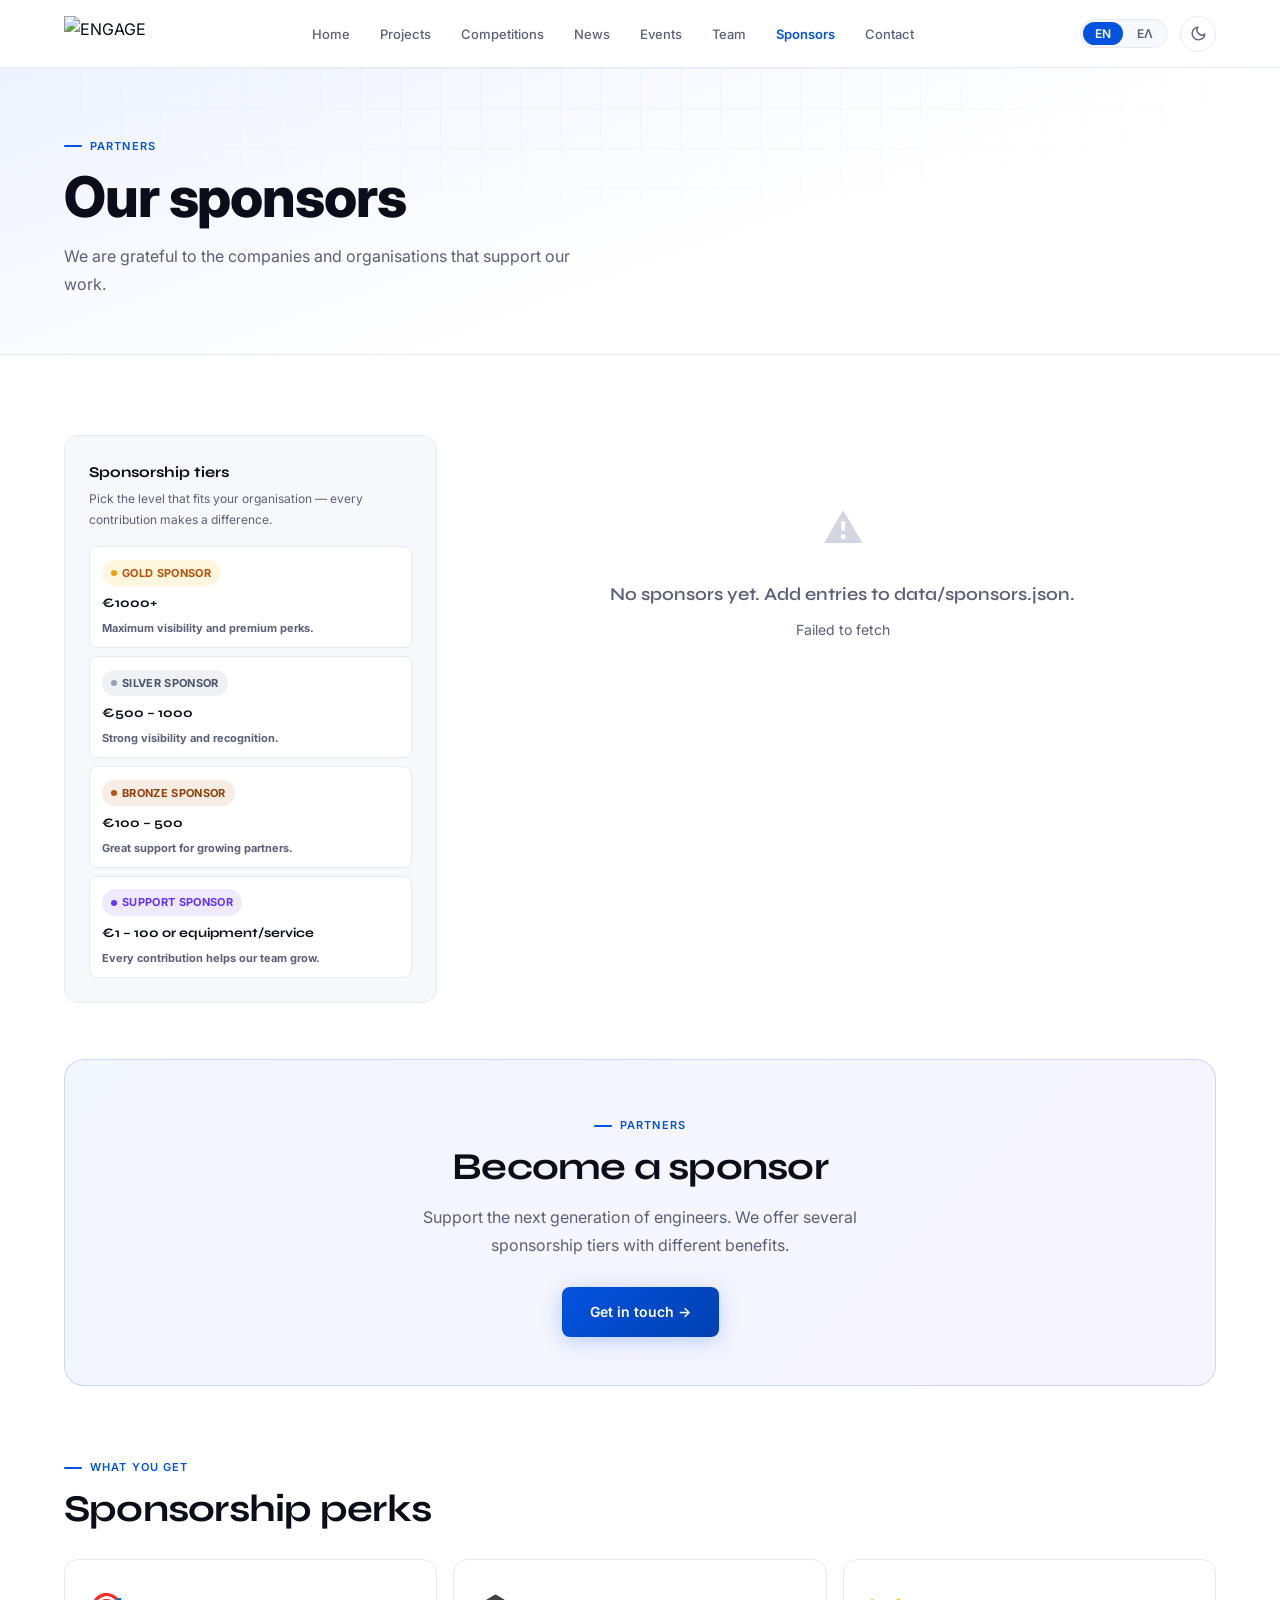
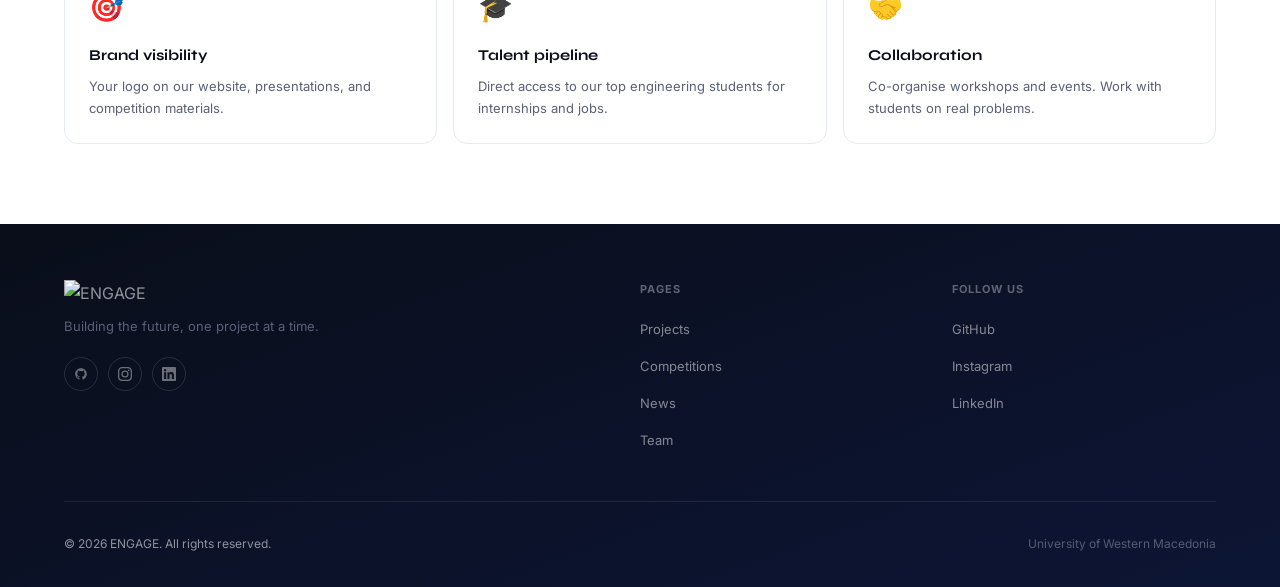
==== commit 8320123e: "Darkmode, Sponsor tiers and improved visibility" ====
--- a/sponsors.html
+++ b/sponsors.html
@@ -23,23 +23,13 @@
       text-transform: uppercase; padding: 5px 14px;
       border-radius: 20px; margin-bottom: 20px;
     }
-    .tier-gold    { background: rgba(251,191,36,0.15); color: #b45309; }
-    .tier-silver  { background: rgba(148,163,184,0.15); color: #475569; }
-    .tier-support { background: var(--accent-dim);      color: var(--accent-dark); }
-    .tier-bronze  { background: rgba(180,83,9,0.10);   color: #92400e; }
+    .tier-gold   { background: rgba(251,191,36,0.15); color: #b45309; }
+    .tier-silver { background: rgba(148,163,184,0.15); color: #475569; }
+    .tier-bronze { background: rgba(180,83,9,0.10);   color: #92400e; }
     .tier-dot { width: 8px; height: 8px; border-radius: 50%; flex-shrink: 0; }
-    .tier-gold    .tier-dot { background: #f59e0b; }
-    .tier-silver  .tier-dot { background: #94a3b8; }
-    .tier-support .tier-dot { background: var(--accent); }
-    .tier-bronze  .tier-dot { background: #b45309; }
-    :root[data-theme="dark"] .tier-gold   { color: #fbbf24; }
-    :root[data-theme="dark"] .tier-silver { color: #cbd5e1; }
-    :root[data-theme="dark"] .tier-bronze { color: #fb923c; }
-    @media (prefers-color-scheme: dark) {
-      :root:not([data-theme="light"]) .tier-gold   { color: #fbbf24; }
-      :root:not([data-theme="light"]) .tier-silver { color: #cbd5e1; }
-      :root:not([data-theme="light"]) .tier-bronze { color: #fb923c; }
-    }
+    .tier-gold   .tier-dot { background: #f59e0b; }
+    .tier-silver .tier-dot { background: #94a3b8; }
+    .tier-bronze .tier-dot { background: #b45309; }
     .cta-box {
       background: linear-gradient(135deg, rgba(3,83,223,0.05), rgba(99,51,255,0.05));
       border: 1.5px solid rgba(3,83,223,0.18);
@@ -66,6 +56,52 @@
     .perk-title { font-family: var(--font-display); font-size: 15px; font-weight: 700; color: var(--text); margin-bottom: 6px; }
     .perk-desc  { font-size: 13px; color: var(--text-muted); }
     .sponsor-card { display: flex; align-items: center; justify-content: center; text-decoration: none; }
+
+    /* Tier price sidebar */
+    .sponsors-layout {
+      display: grid;
+      grid-template-columns: 1fr 2fr;
+      gap: 32px;
+      align-items: start;
+    }
+    .tiers-sidebar {
+      background: var(--bg-soft);
+      border: 1px solid var(--border-solid);
+      border-radius: var(--radius);
+      padding: 24px;
+      position: sticky;
+      top: 90px;
+    }
+    .tiers-sidebar-title { font-family: var(--font-display); font-size: 15px; font-weight: 700; color: var(--text); margin-bottom: 4px; }
+    .tiers-sidebar-sub { font-size: 12px; color: var(--text-muted); margin-bottom: 16px; }
+    .tier-tile-list { display: flex; flex-direction: column; gap: 8px; }
+    .tier-tile {
+      background: var(--bg);
+      border: 1px solid var(--border-solid);
+      border-radius: var(--radius-sm);
+      padding: 10px 12px;
+    }
+    .tier-tile-badge {
+      display: inline-flex; align-items: center; gap: 5px;
+      font-size: 11px; font-weight: 700; letter-spacing: 0.03em;
+      text-transform: uppercase; padding: 4px 9px;
+      border-radius: 20px; margin-bottom: 6px;
+    }
+    .tier-tile-dot { width: 6px; height: 6px; border-radius: 50%; flex-shrink: 0; }
+    .tier-tile-badge.tier-gold   { background: rgba(251,191,36,0.15); color: #b45309; }
+    .tier-tile-badge.tier-gold   .tier-tile-dot { background: #f59e0b; }
+    .tier-tile-badge.tier-silver { background: rgba(148,163,184,0.15); color: #475569; }
+    .tier-tile-badge.tier-silver .tier-tile-dot { background: #94a3b8; }
+    .tier-tile-badge.tier-bronze { background: rgba(180,83,9,0.10); color: #92400e; }
+    .tier-tile-badge.tier-bronze .tier-tile-dot { background: #b45309; }
+    .tier-tile-badge.tier-support { background: rgba(99,51,255,0.10); color: var(--purple); }
+    .tier-tile-badge.tier-support .tier-tile-dot { background: var(--purple); }
+    .tier-tile-amount { font-family: var(--font-display); font-size: 13px; font-weight: 700; color: var(--text); margin-bottom: 6px; }
+    .tier-tile-desc { font-size: 11px; font-weight: 700; color: var(--text-muted); line-height: 1.5; }
+    @media (max-width: 900px) {
+      .sponsors-layout { grid-template-columns: 1fr; }
+      .tiers-sidebar { position: static; }
+    }
     @media (max-width: 640px) {
       .perks-grid { grid-template-columns: 1fr; }
       .cta-box    { padding: 32px 20px; }
@@ -133,7 +169,36 @@
   <section class="section">
     <div class="container">
 
-      <div id="sponsors-container"></div>
+      <div class="sponsors-layout">
+        <aside class="tiers-sidebar reveal">
+          <div class="tiers-sidebar-title" data-i18n="spon_tiers_box_title">Sponsorship tiers</div>
+          <div class="tiers-sidebar-sub" data-i18n="spon_tiers_box_sub">Pick the level that fits your organisation — every contribution makes a difference.</div>
+          <div class="tier-tile-list">
+            <div class="tier-tile">
+              <div class="tier-tile-badge tier-gold"><span class="tier-tile-dot"></span><span data-i18n="spon_tier_gold_name">Gold Sponsor</span></div>
+              <div class="tier-tile-amount" data-i18n="spon_tier_gold_amt">€1000+</div>
+              <div class="tier-tile-desc" data-i18n="spon_tier_gold_desc">Maximum visibility and premium perks.</div>
+            </div>
+            <div class="tier-tile">
+              <div class="tier-tile-badge tier-silver"><span class="tier-tile-dot"></span><span data-i18n="spon_tier_silver_name">Silver Sponsor</span></div>
+              <div class="tier-tile-amount" data-i18n="spon_tier_silver_amt">€500 – 1000</div>
+              <div class="tier-tile-desc" data-i18n="spon_tier_silver_desc">Strong visibility and recognition.</div>
+            </div>
+            <div class="tier-tile">
+              <div class="tier-tile-badge tier-bronze"><span class="tier-tile-dot"></span><span data-i18n="spon_tier_bronze_name">Bronze Sponsor</span></div>
+              <div class="tier-tile-amount" data-i18n="spon_tier_bronze_amt">€100 – 500</div>
+              <div class="tier-tile-desc" data-i18n="spon_tier_bronze_desc">Great support for growing partners.</div>
+            </div>
+            <div class="tier-tile">
+              <div class="tier-tile-badge tier-support"><span class="tier-tile-dot"></span><span data-i18n="spon_tier_support_name">Support Sponsor</span></div>
+              <div class="tier-tile-amount" data-i18n="spon_tier_support_amt">€1 – 100 or equipment/service</div>
+              <div class="tier-tile-desc" data-i18n="spon_tier_support_desc">Every contribution helps our team grow.</div>
+            </div>
+          </div>
+        </aside>
+
+        <div id="sponsors-container"></div>
+      </div>
 
       <div class="cta-box reveal">
         <div class="sec-label" style="justify-content:center;" data-i18n="sec_spon_label">Partners</div>
--- a/css/style.css
+++ b/css/style.css
@@ -39,18 +39,14 @@
   --nav-bg:          rgba(255,255,255,0.88);
   --drawer-bg:       rgba(255,255,255,0.97);
   --glass-bg:        rgba(255,255,255,0.85);
-  --tier-gold-bg:      #fef3c7; --tier-gold-border:    #fcd34d;
-  --tier-silver-bg:    #eef1f6; --tier-silver-border:  #cbd5e1;
-  --tier-support-bg:   #dbeafe; --tier-support-border: #93c5fd;
-  --tier-bronze-bg:    #ffe4c7; --tier-bronze-border:  #fbb976;
   color-scheme: light;
 }
 
 /* ── Dark theme ────────────────────────────────────────────── */
 @media (prefers-color-scheme: dark) {
-  :root:not([data-theme="light"]) { --accent: #4c8dff; --accent-dark: #7fb0ff; --accent-dim: rgba(76,141,255,0.15); --accent-glow: rgba(76,141,255,0.30); --purple: #a48bff; --text: #eef1fa; --text-muted: #a6acc4; --text-faint: #6d7390; --bg: #0a0e1a; --bg-soft: #121729; --bg-blue: #101a33; --border: rgba(255,255,255,0.08); --border-solid: #242b45; --shadow-sm: 0 2px 12px rgba(0,0,0,0.35); --shadow: 0 8px 32px rgba(0,0,0,0.45); --shadow-lg: 0 20px 60px rgba(0,0,0,0.55); --hero-tint-a: rgba(76,141,255,0.08); --hero-tint-b: rgba(164,139,255,0.08); --page-hero-tint: rgba(76,141,255,0.10); --skeleton-a: #1a2036; --skeleton-b: #222a47; --badge-gray-bg: rgba(255,255,255,0.06); --badge-gray-text: #a6acc4; --success-text: #4ade80; --error-text: #f87171; --nav-bg: rgba(10,14,26,0.85); --drawer-bg: rgba(10,14,26,0.97); --glass-bg: rgba(18,23,41,0.85); --tier-gold-bg: #3d2f0f; --tier-gold-border: #6b501a; --tier-silver-bg: #232a3d; --tier-silver-border: #3f4a63; --tier-support-bg: #142440; --tier-support-border: #2c4d82; --tier-bronze-bg: #3a2210; --tier-bronze-border: #6b3d17; color-scheme: dark; }
-}
-:root[data-theme="dark"] { --accent: #4c8dff; --accent-dark: #7fb0ff; --accent-dim: rgba(76,141,255,0.15); --accent-glow: rgba(76,141,255,0.30); --purple: #a48bff; --text: #eef1fa; --text-muted: #a6acc4; --text-faint: #6d7390; --bg: #0a0e1a; --bg-soft: #121729; --bg-blue: #101a33; --border: rgba(255,255,255,0.08); --border-solid: #242b45; --shadow-sm: 0 2px 12px rgba(0,0,0,0.35); --shadow: 0 8px 32px rgba(0,0,0,0.45); --shadow-lg: 0 20px 60px rgba(0,0,0,0.55); --hero-tint-a: rgba(76,141,255,0.08); --hero-tint-b: rgba(164,139,255,0.08); --page-hero-tint: rgba(76,141,255,0.10); --skeleton-a: #1a2036; --skeleton-b: #222a47; --badge-gray-bg: rgba(255,255,255,0.06); --badge-gray-text: #a6acc4; --success-text: #4ade80; --error-text: #f87171; --nav-bg: rgba(10,14,26,0.85); --drawer-bg: rgba(10,14,26,0.97); --glass-bg: rgba(18,23,41,0.85); --tier-gold-bg: #3d2f0f; --tier-gold-border: #6b501a; --tier-silver-bg: #232a3d; --tier-silver-border: #3f4a63; --tier-support-bg: #142440; --tier-support-border: #2c4d82; --tier-bronze-bg: #3a2210; --tier-bronze-border: #6b3d17; color-scheme: dark; }
+  :root:not([data-theme="light"]) { --accent: #4c8dff; --accent-dark: #7fb0ff; --accent-dim: rgba(76,141,255,0.15); --accent-glow: rgba(76,141,255,0.30); --purple: #a48bff; --text: #eef1fa; --text-muted: #a6acc4; --text-faint: #6d7390; --bg: #0a0e1a; --bg-soft: #121729; --bg-blue: #101a33; --border: rgba(255,255,255,0.08); --border-solid: #242b45; --shadow-sm: 0 2px 12px rgba(0,0,0,0.35); --shadow: 0 8px 32px rgba(0,0,0,0.45); --shadow-lg: 0 20px 60px rgba(0,0,0,0.55); --hero-tint-a: rgba(76,141,255,0.08); --hero-tint-b: rgba(164,139,255,0.08); --page-hero-tint: rgba(76,141,255,0.10); --skeleton-a: #1a2036; --skeleton-b: #222a47; --badge-gray-bg: rgba(255,255,255,0.06); --badge-gray-text: #a6acc4; --success-text: #4ade80; --error-text: #f87171; --nav-bg: rgba(10,14,26,0.85); --drawer-bg: rgba(10,14,26,0.97); --glass-bg: rgba(18,23,41,0.85); color-scheme: dark; }
+}
+:root[data-theme="dark"] { --accent: #4c8dff; --accent-dark: #7fb0ff; --accent-dim: rgba(76,141,255,0.15); --accent-glow: rgba(76,141,255,0.30); --purple: #a48bff; --text: #eef1fa; --text-muted: #a6acc4; --text-faint: #6d7390; --bg: #0a0e1a; --bg-soft: #121729; --bg-blue: #101a33; --border: rgba(255,255,255,0.08); --border-solid: #242b45; --shadow-sm: 0 2px 12px rgba(0,0,0,0.35); --shadow: 0 8px 32px rgba(0,0,0,0.45); --shadow-lg: 0 20px 60px rgba(0,0,0,0.55); --hero-tint-a: rgba(76,141,255,0.08); --hero-tint-b: rgba(164,139,255,0.08); --page-hero-tint: rgba(76,141,255,0.10); --skeleton-a: #1a2036; --skeleton-b: #222a47; --badge-gray-bg: rgba(255,255,255,0.06); --badge-gray-text: #a6acc4; --success-text: #4ade80; --error-text: #f87171; --nav-bg: rgba(10,14,26,0.85); --drawer-bg: rgba(10,14,26,0.97); --glass-bg: rgba(18,23,41,0.85); color-scheme: dark; }
 
 /* ── Reset ─────────────────────────────────────────────────── */
 *, *::before, *::after { box-sizing: border-box; margin: 0; padding: 0; }
@@ -489,10 +485,10 @@
 }
 .hero-title { margin-bottom: 20px; max-width: 680px; }
 .hero-title .titleText {
-  color: var(--accent);
+  color: #0353de;
 }
 h1.hero-title .titleText {
-  color: var(--accent);
+  color: #0353de;
 }
 .hero-sub {
   font-size: 17px;
@@ -663,22 +659,40 @@
   justify-content: center;
   border: 1px solid var(--border-solid);
   border-radius: var(--radius-sm);
-  padding: 20px 28px;
+  padding: 32px 44px;
   background: var(--bg);
   transition: all var(--transition);
-  flex: 0 0 auto;
+  min-width: 200px;
+  min-height: 120px;
+  flex: 1;
 }
 .sponsor-card:hover {
   border-color: var(--accent);
   box-shadow: var(--shadow-sm);
-}
-.sponsor-card.sponsor-tier-gold    { background: var(--tier-gold-bg);    border-color: var(--tier-gold-border); }
-.sponsor-card.sponsor-tier-silver  { background: var(--tier-silver-bg);  border-color: var(--tier-silver-border); }
-.sponsor-card.sponsor-tier-support { background: var(--tier-support-bg); border-color: var(--tier-support-border); }
-.sponsor-card.sponsor-tier-bronze  { background: var(--tier-bronze-bg);  border-color: var(--tier-bronze-border); }
-.sponsor-card img { max-height: 40px; width: auto; filter: grayscale(100%); opacity: 0.6; transition: all var(--transition); }
-.sponsor-card:hover img { filter: none; opacity: 1; }
+  transform: translateY(-2px);
+}
+.sponsor-card img { max-height: 56px; width: auto; transition: all var(--transition); }
 .sponsor-card-name { font-size: 15px; font-weight: 600; color: var(--text-muted); }
+
+/* Tier-tinted sponsor windows so logos stay legible in dark mode */
+.sponsor-card.tier-card-gold    { background: rgba(251,191,36,0.12); border-color: rgba(251,191,36,0.35); }
+.sponsor-card.tier-card-silver  { background: rgba(148,163,184,0.12); border-color: rgba(148,163,184,0.35); }
+.sponsor-card.tier-card-bronze  { background: rgba(180,83,9,0.10); border-color: rgba(180,83,9,0.35); }
+.sponsor-card.tier-card-support { background: rgba(99,51,255,0.08); border-color: rgba(99,51,255,0.30); }
+.sponsor-card.tier-card-gold:hover    { border-color: #f59e0b; }
+.sponsor-card.tier-card-silver:hover  { border-color: #94a3b8; }
+.sponsor-card.tier-card-bronze:hover  { border-color: #b45309; }
+.sponsor-card.tier-card-support:hover { border-color: var(--purple); }
+@media (prefers-color-scheme: dark) {
+  :root:not([data-theme="light"]) .sponsor-card.tier-card-gold    { background: rgba(251,191,36,0.20); border-color: rgba(251,191,36,0.45); }
+  :root:not([data-theme="light"]) .sponsor-card.tier-card-silver  { background: rgba(148,163,184,0.22); border-color: rgba(148,163,184,0.45); }
+  :root:not([data-theme="light"]) .sponsor-card.tier-card-bronze  { background: rgba(217,119,6,0.22); border-color: rgba(217,119,6,0.45); }
+  :root:not([data-theme="light"]) .sponsor-card.tier-card-support { background: rgba(164,139,255,0.20); border-color: rgba(164,139,255,0.45); }
+}
+:root[data-theme="dark"] .sponsor-card.tier-card-gold    { background: rgba(251,191,36,0.20); border-color: rgba(251,191,36,0.45); }
+:root[data-theme="dark"] .sponsor-card.tier-card-silver  { background: rgba(148,163,184,0.22); border-color: rgba(148,163,184,0.45); }
+:root[data-theme="dark"] .sponsor-card.tier-card-bronze  { background: rgba(217,119,6,0.22); border-color: rgba(217,119,6,0.45); }
+:root[data-theme="dark"] .sponsor-card.tier-card-support { background: rgba(164,139,255,0.20); border-color: rgba(164,139,255,0.45); }
 .sponsor-cta {
   border: 1.5px dashed rgba(3,83,223,0.28);
   background: linear-gradient(135deg, rgba(3,83,223,0.03), rgba(99,51,255,0.03));
@@ -1005,13 +1019,11 @@
 }
 
 /* ── Sponsor logo display ──────────────────────────────────── */
-.sponsor-card .sponsor-card-logo {
-  max-height: 165px;
+.sponsor-card-logo {
+  max-height: 64px;
   width: auto;
-  max-width: 420px;
+  max-width: 200px;
   object-fit: contain;
-  filter: none;
-  opacity: 1;
   transition: all var(--transition);
 }
 
@@ -1326,3 +1338,4 @@
 a.event-card-link:hover .event-card-body::after {
   opacity: 1;
 }
+
